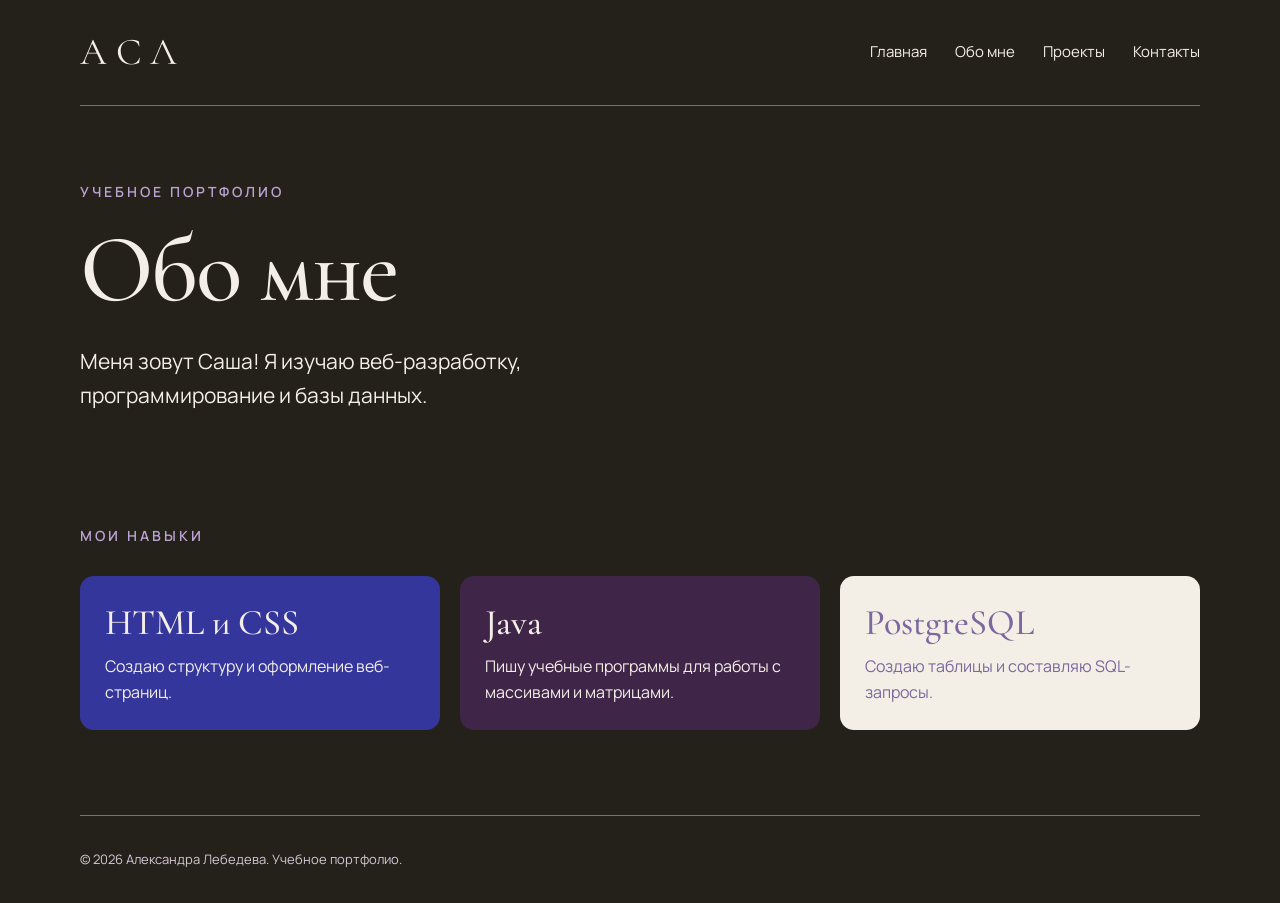
==== about.html @ 2c93a29c "Добавила файлы портфолио" ====
<!DOCTYPE html>
<html lang="ru">

<head>
    <meta charset="UTF-8">
    <meta name="viewport" content="width=device-width, initial-scale=1.0">
    <title>Обо мне — Александра Лебедева</title>
    <link rel="stylesheet" href="css/style.css">
</head>

<body>
    <div class="container">
        <header>
            <a class="logo" href="index.html">А С Л</a>
            <nav aria-label="Основная навигация">
                <a href="index.html">Главная</a>
                <a href="about.html" aria-current="page">Обо мне</a>
                <a href="projects.html">Проекты</a>
                <a href="contacts.html">Контакты</a>
            </nav>
        </header>

        <main>
            <section class="hero">
                <div class="hero-text">
                    <p class="eyebrow">Учебное портфолио</p>
                    <h1>Обо мне</h1>
                    <p class="intro">
                        Меня зовут Саша! Я изучаю
                        веб-разработку, программирование и базы данных.
                    </p>
                </div>
            </section>

            <section id="skills">
                <h2 class="section-label">Мои навыки</h2>
                <div class="cards">
                    <article class="card">
                        <h3>HTML и CSS</h3>
                        <p>Создаю структуру и оформление веб-страниц.</p>
                    </article>
                    <article class="card">
                        <h3>Java</h3>
                        <p>Пишу учебные программы для работы с массивами и матрицами.</p>
                    </article>
                    <article class="card">
                        <h3>PostgreSQL</h3>
                        <p>Создаю таблицы и составляю SQL-запросы.</p>
                    </article>
                </div>
            </section>
        </main>

        <footer>
            <p>© 2026 Александра Лебедева. Учебное портфолио.</p>
        </footer>
    </div>
</body>

</html>
---- css/style.css ----
@import url('https://fonts.googleapis.com/css2?family=Cormorant+Garamond:wght@400;500;600&family=Manrope:wght@400;500;600&display=swap');

* {
    box-sizing: border-box;
}

html {
    scroll-behavior: smooth;
}

body {
    margin: 0;
    background: #24201a;
    color: #f3efe6;
    font-family: "Manrope", Arial, sans-serif;
    font-size: 16px;
    line-height: 1.6;
}

.container {
    width: 90%;
    max-width: 1120px;
    margin: 0 auto;
}

a {
    color: inherit;
    text-decoration: none;
}

a:focus-visible {
    outline: 2px solid #c8c793;
    outline-offset: 6px;
}

header {
    display: flex;
    justify-content: space-between;
    align-items: center;
    gap: 25px;
    padding: 22px 0;
    border-bottom: 1px solid #7c679e;
}

.logo {
    font-family: "Cormorant Garamond", Georgia, serif;
    font-size: 38px;
}

nav {
    display: flex;
    flex-wrap: wrap;
    gap: 28px;
}

nav a {
    font-size: 15px;
}

nav a:hover,
.contacts a:hover {
    color: #c8c793;
}

section {
    margin-bottom: 85px;
    scroll-margin-top: 30px;
}

.hero {
    display: grid;
    grid-template-columns: 3fr 2fr;
    align-items: center;
    gap: 25px;
    padding-top: 75px;
}

.eyebrow,
.section-label {
    color: #baa4d3;
    font-size: 14px;
    font-weight: 600;
    letter-spacing: 3px;
    text-transform: uppercase;
}

.eyebrow {
    margin: 0 0 20px;
}

h1,
h3,
.about-title,
.contacts h2 {
    font-family: "Cormorant Garamond", Georgia, serif;
    font-weight: 500;
}

h1 {
    margin: 0;
    font-size: clamp(54px, 7.5vw, 98px);
    line-height: 0.98;
    letter-spacing: -2px;
}

h1 span {
    color: #c8c793;
}

.intro {
    max-width: 530px;
    margin: 28px 0;
    font-size: 21px;
}

.buttons {
    display: flex;
    flex-wrap: wrap;
    gap: 18px;
}

.button {
    display: inline-block;
    padding: 13px 27px;
    border: 1px solid;
    border-radius: 8px;
    font-weight: 600;
    transition: background-color 0.2s, color 0.2s;
}

.primary {
    color: #24201a;
    background: #c8c793;
    border-color: #c8c793;
}

.primary:hover {
    background: #e0dfaf;
}

.secondary {
    border-color: #baa4d3;
}

.secondary:hover {
    background: #3f2548;
}

/* Декоративная композиция справа */

.decoration {
    position: relative;
    width: 100%;
    max-width: 400px;
    height: 360px;
    justify-self: center;
}

.shape {
    position: absolute;
    width: 65%;
    height: 230px;
    border-radius: 24px;
}

.shape-back {
    top: 5px;
    left: 5%;
    background: #3f2548;
}

.shape-front {
    right: 0;
    bottom: 5px;
    display: flex;
    align-items: center;
    justify-content: center;
    background: #35369c;
    color: #c8c793;
    font-size: 75px;
    font-weight: 500;
}

.orbit {
    position: absolute;
    top: 95px;
    left: 0;
    width: 100%;
    height: 155px;
    border: 2px solid #a88dc3;
    border-radius: 50%;
    transform: rotate(-35deg);
}

/* Обо мне */

.about {
    display: grid;
    grid-template-columns: 210px 1fr;
    gap: 35px;
    align-items: start;
}

.section-label {
    margin: 0 0 28px;
}

.about .section-label {
    padding-top: 12px;
}

.about-title {
    margin: 0;
    font-size: 46px;
    line-height: 1.1;
}

.about p:not(.about-title) {
    margin-bottom: 0;
    font-size: 18px;
}

/* Навыки */

.cards {
    display: grid;
    grid-template-columns: repeat(3, 1fr);
    gap: 20px;
}

.card {
    padding: 25px;
    background: #3f2548;
    border-radius: 14px;
}

.card:first-child {
    background: #35369c;
}

.card h3 {
    margin: 0 0 10px;
    font-size: 36px;
    line-height: 1.2;
}

.card p {
    margin: 0;
}

/* Проекты */

.project {
    display: grid;
    grid-template-columns: 65px 1fr auto;
    align-items: center;
    gap: 24px;
    padding: 25px 0;
    border-bottom: 1px solid #7c679e;
}

.project-number {
    color: #c8c793;
    font-family: "Cormorant Garamond", Georgia, serif;
    font-size: 46px;
}

.project h3 {
    margin: 0;
    font-size: 36px;
    line-height: 1.2;
}

.project p {
    margin: 8px 0 0;
    color: #d2c9d5;
    font-size: 14px;
}

.tag {
    padding: 4px 12px;
    border-radius: 6px;
    background: #baa4d3;
    color: #24201a;
    font-size: 13px;
}

/* Контакты и нижняя часть страницы */

.contacts {
    margin-bottom: 45px;
}

.contacts h2 {
    margin: 0 0 12px;
    font-size: 58px;
    line-height: 1.1;
}

.contacts a {
    font-size: 22px;
    overflow-wrap: anywhere;
}

footer {
    padding: 20px 0;
    border-top: 1px solid #7c679e;
    color: #d2c9d5;
    font-size: 13px;
}

/* Отображение на небольших экранах */

@media (max-width: 800px) {
    header {
        flex-direction: column;
        align-items: flex-start;
        gap: 12px;
    }

    nav {
        gap: 16px;
    }

    .hero {
        grid-template-columns: 1fr;
        padding-top: 45px;
    }

    .decoration {
        max-width: 320px;
        margin-top: 25px;
    }

    .about {
        grid-template-columns: 1fr;
        gap: 0;
    }

    .cards {
        grid-template-columns: 1fr;
    }

    .project {
        grid-template-columns: 45px 1fr;
        gap: 15px;
    }

    .tag {
        grid-column: 2;
        justify-self: start;
    }

    .about-title {
        font-size: 36px;
    }

    .contacts h2 {
        font-size: 44px;
    }

    section {
        margin-bottom: 60px;
    }
}

@media (prefers-reduced-motion: reduce) {
    html {
        scroll-behavior: auto;
    }

    .button {
        transition: none;
    }
}

.card:nth-child(3) {
    background: #f3efe6;
    color: #7c679e;
}

button.button {
    background-color: transparent;
    color: inherit;
    font-family: inherit;
    font-size: inherit;
    cursor: pointer;
}

button.button:focus-visible {
    outline: 2px solid #c8c793;
    outline-offset: 6px;
}

.project-image {
    display: block;
    width: 100%;
    max-width: 420px;
    height: auto;
    margin-top: 16px;
    border-radius: 12px;
}
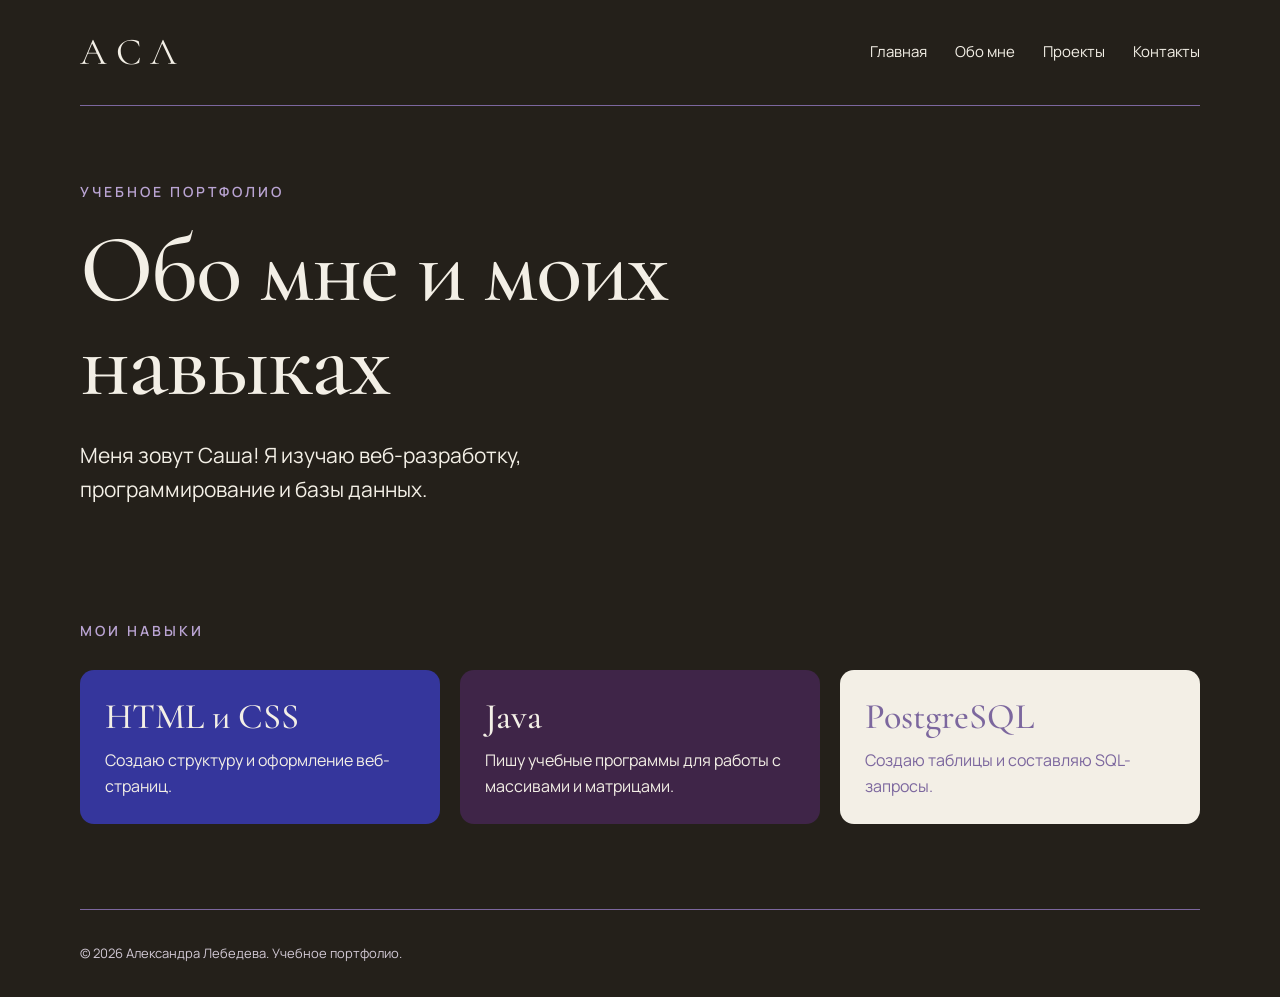
==== commit b5a75109: "Обновила about.html" ====
--- a/about.html
+++ b/about.html
@@ -4,7 +4,8 @@
 <head>
     <meta charset="UTF-8">
     <meta name="viewport" content="width=device-width, initial-scale=1.0">
-    <title>Обо мне — Александра Лебедева</title>
+    <title>Мои навыки — HTML, CSS, Java и PostgreSQL</title>
+    <meta name="description" content="Меня зовут Александра Лебедева. Узнайте, какие задачи я решаю на Java, как использую HTML и CSS для вёрстки страниц и работаю с таблицами и SQL-запросами в PostgreSQL.">
     <link rel="stylesheet" href="css/style.css">
 </head>
 
@@ -24,7 +25,7 @@
             <section class="hero">
                 <div class="hero-text">
                     <p class="eyebrow">Учебное портфолио</p>
-                    <h1>Обо мне</h1>
+                    <h1>Обо мне и моих навыках</h1>
                     <p class="intro">
                         Меня зовут Саша! Я изучаю
                         веб-разработку, программирование и базы данных.
@@ -57,4 +58,4 @@
     </div>
 </body>
 
-</html>+</html>
